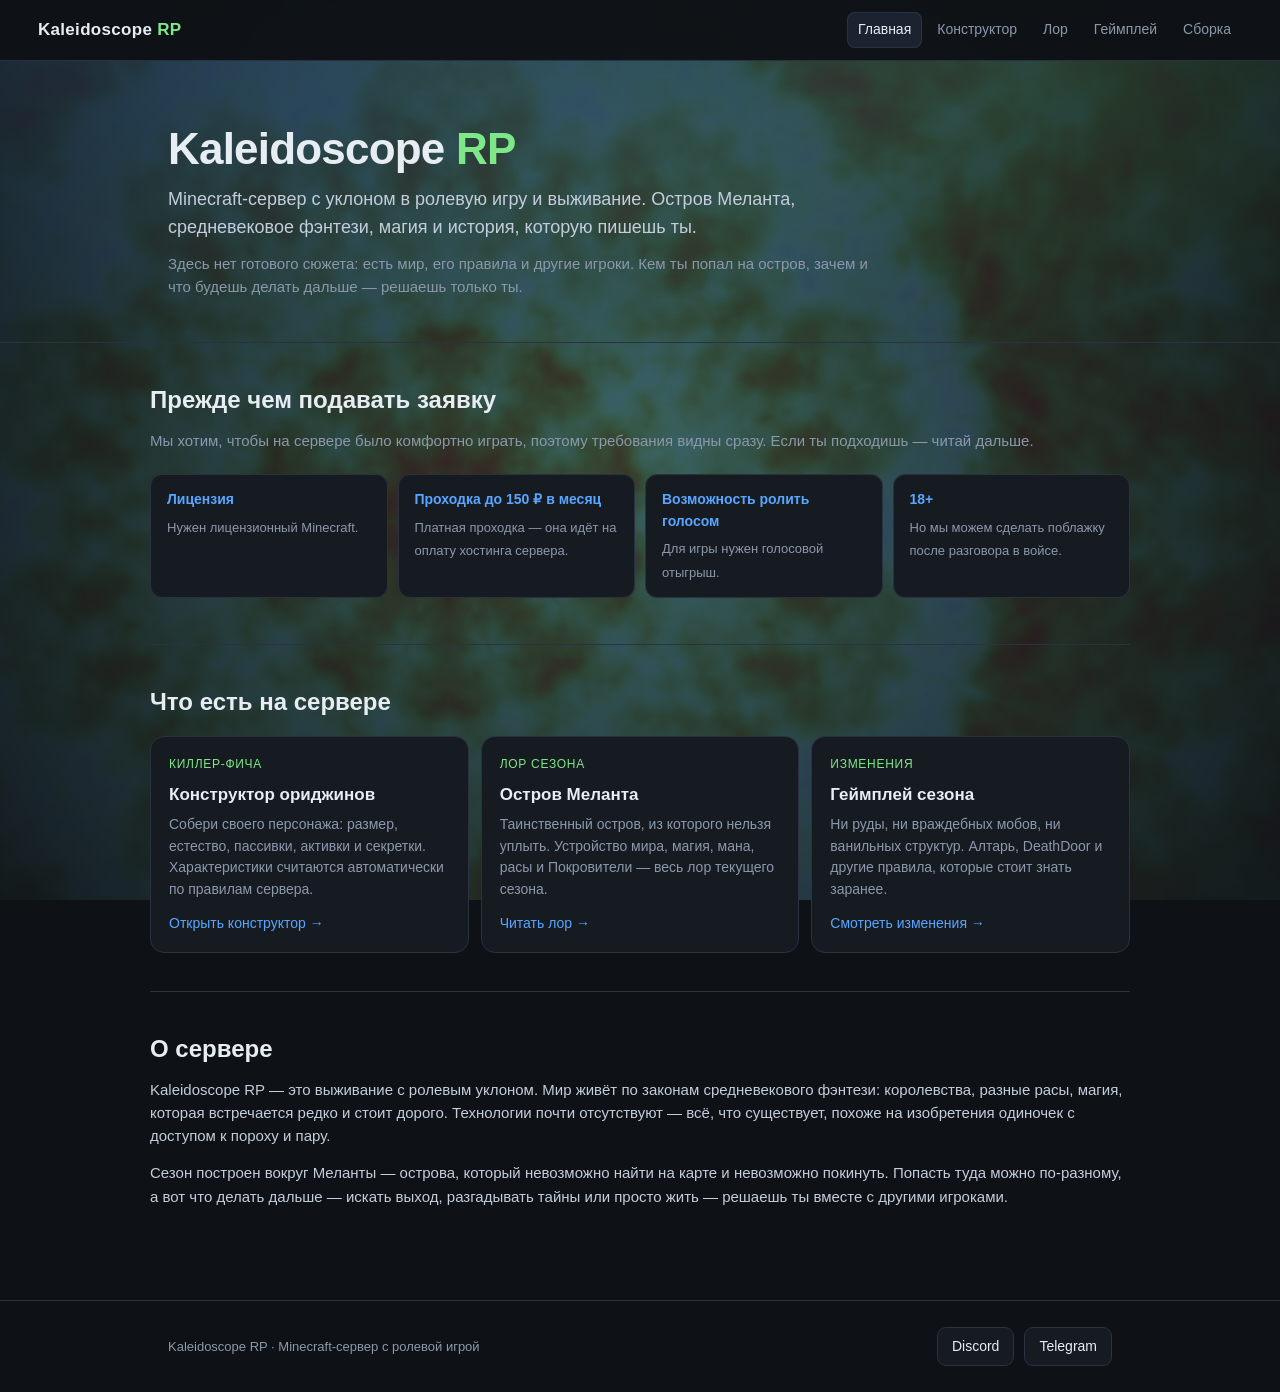
==== index.html @ a998f7fa "Add files via upload" ====
<!doctype html>
<html lang="ru">
<head>
<meta charset="utf-8">
<meta name="viewport" content="width=device-width, initial-scale=1">
<title>Kaleidoscope RP — Minecraft-сервер с ролевой игрой</title>
<meta name="description" content="Kaleidoscope RP — Minecraft-сервер с уклоном в ролевую игру и выживание. Остров Меланта, средневековое фэнтези и конструктор ориджинов.">
<link rel="stylesheet" href="site.css">
</head>
<body>
<header class="site-nav">
  <div class="inner">
    <a class="site-logo" href="index.html">Kaleidoscope <b>RP</b></a>
    <nav class="site-links">
      <a href="index.html" class="on">Главная</a>
      <a href="builder.html">Конструктор</a>
      <a href="lore.html">Лор</a>
      <a href="gameplay.html">Геймплей</a>
      <a href="mods.html">Сборка</a>
    </nav>
  </div>
</header>

<main>
  <section class="hero">
    <div class="page">
      <h1>Kaleidoscope <b>RP</b></h1>
      <p class="sub">Minecraft-сервер с уклоном в ролевую игру и выживание. Остров Меланта, средневековое фэнтези, магия и история, которую пишешь ты.</p>
      <p class="note">Здесь нет готового сюжета: есть мир, его правила и другие игроки. Кем ты попал на остров, зачем и что будешь делать дальше — решаешь только ты.</p>
    </div>
  </section>

  <section class="page section">
    <h2>Прежде чем подавать заявку</h2>
    <p class="lead">Мы хотим, чтобы на сервере было комфортно играть, поэтому требования видны сразу. Если ты подходишь — читай дальше.</p>
    <div class="reqs">
      <div class="req">
        <b>Лицензия</b>
        <span>Нужен лицензионный Minecraft.</span>
      </div>
      <div class="req">
        <b>Проходка до 150 ₽ в месяц</b>
        <span>Платная проходка — она идёт на оплату хостинга сервера.</span>
      </div>
      <div class="req">
        <b>Возможность ролить голосом</b>
        <span>Для игры нужен голосовой отыгрыш.</span>
      </div>
      <div class="req">
        <b>18+</b>
        <span>Но мы можем сделать поблажку после разговора в войсе.</span>
      </div>
    </div>
  </section>

  <section class="page section">
    <h2>Что есть на сервере</h2>
    <div class="cards">
      <a class="feature" href="builder.html">
        <div class="tag">Киллер-фича</div>
        <h3>Конструктор ориджинов</h3>
        <p>Собери своего персонажа: размер, естество, пассивки, активки и секретки. Характеристики считаются автоматически по правилам сервера.</p>
        <span class="go">Открыть конструктор →</span>
      </a>
      <a class="feature" href="lore.html">
        <div class="tag">Лор сезона</div>
        <h3>Остров Меланта</h3>
        <p>Таинственный остров, из которого нельзя уплыть. Устройство мира, магия, мана, расы и Покровители — весь лор текущего сезона.</p>
        <span class="go">Читать лор →</span>
      </a>
      <a class="feature" href="gameplay.html">
        <div class="tag">Изменения</div>
        <h3>Геймплей сезона</h3>
        <p>Ни руды, ни враждебных мобов, ни ванильных структур. Алтарь, DeathDoor и другие правила, которые стоит знать заранее.</p>
        <span class="go">Смотреть изменения →</span>
      </a>
    </div>
  </section>

  <section class="page section">
    <h2>О сервере</h2>
    <p>Kaleidoscope RP — это выживание с ролевым уклоном. Мир живёт по законам средневекового фэнтези: королевства, разные расы, магия, которая встречается редко и стоит дорого. Технологии почти отсутствуют — всё, что существует, похоже на изобретения одиночек с доступом к пороху и пару.</p>
    <p>Сезон построен вокруг Меланты — острова, который невозможно найти на карте и невозможно покинуть. Попасть туда можно по-разному, а вот что делать дальше — искать выход, разгадывать тайны или просто жить — решаешь ты вместе с другими игроками.</p>
  </section>
</main>

<footer class="site-footer">
  <div class="inner">
    <span>Kaleidoscope RP · Minecraft-сервер с ролевой игрой</span>
    <div class="socials">
      <a href="https://discord.gg/vtG46FNb8T">Discord</a>
      <a href="https://t.me/kaleidoscoperp">Telegram</a>
    </div>
  </div>
</footer>
<script>
if (/^#(size|nature|passives|actives|minors)=/.test(location.hash)) {
  location.replace('builder.html' + location.hash);
}
</script>
<script src="bg.js?v=7" defer></script>
</body>
</html>
---- site.css ----
*{box-sizing:border-box}
:root{
  --bg:#0e1116;--panel:#161b22;--panel2:#1b2230;--line:#2a3242;
  --txt:#e6edf3;--mut:#8b98ab;--acc:#7ee787;--acc2:#58a6ff;--bad:#ff7b72;--star:#ffd166;
}
html,body{margin:0;color:var(--txt);font:15px/1.55 -apple-system,"Segoe UI",Roboto,Arial,sans-serif}
html{background:var(--bg)}
body{background:transparent}
body::before{
  content:"";position:fixed;inset:0;z-index:-1;pointer-events:none;
  background:
    radial-gradient(60vmax 42vmax at 35% 40%,rgba(88,166,255,.1),transparent 70%),
    radial-gradient(52vmax 38vmax at 66% 60%,rgba(167,139,250,.08),transparent 72%);
}
html.bg-live body::before{display:none}
#bg-kaleido{position:fixed;inset:0;width:100%;height:100%;z-index:-1;pointer-events:none;opacity:.62}
body::after{
  content:"";position:fixed;inset:0;z-index:-1;pointer-events:none;
  background:radial-gradient(circle at 50% 50%,rgba(14,17,22,0) 0%,rgba(14,17,22,.5) 62%,rgba(14,17,22,.88) 100%);
}
a{color:var(--acc2)}
.site-nav{position:sticky;top:0;z-index:50;background:rgba(14,17,22,.94);backdrop-filter:blur(10px);border-bottom:1px solid var(--line)}
.site-nav .inner{max-width:1240px;margin:0 auto;padding:12px 18px;display:flex;align-items:center;gap:18px;flex-wrap:wrap}
.site-logo{font-weight:700;font-size:17px;letter-spacing:.3px;color:var(--txt);text-decoration:none;white-space:nowrap}
.site-logo b{color:var(--acc)}
.site-links{display:flex;gap:4px;flex-wrap:wrap;margin-left:auto}
.site-links a{color:var(--mut);text-decoration:none;font-size:14px;padding:7px 11px;border-radius:8px}
.site-links a:hover{color:var(--txt);background:var(--panel2)}
.site-links a.on{color:var(--txt);background:var(--panel2);box-shadow:0 0 0 1px var(--line) inset}
.page{max-width:980px;margin:0 auto;padding:0 18px}
.hero{padding:64px 0 44px;border-bottom:1px solid var(--line);background:radial-gradient(900px 320px at 18% -10%,rgba(88,166,255,.16),transparent),radial-gradient(700px 280px at 82% 0,rgba(126,231,135,.12),transparent)}
.hero h1{font-size:44px;line-height:1.08;margin:0 0 14px;letter-spacing:-.8px}
.hero h1 b{color:var(--acc)}
.hero .sub{font-size:18px;color:#c3cddb;max-width:720px;margin:0 0 10px}
.hero .note{color:var(--mut);max-width:720px;margin:0}
.reqs{display:grid;grid-template-columns:repeat(auto-fit,minmax(210px,1fr));gap:10px;margin:22px 0 8px}
.req{background:var(--panel);border:1px solid var(--line);border-radius:12px;padding:14px 16px}
.req b{display:block;font-size:14px;color:var(--acc2);margin-bottom:4px}
.req span{font-size:13px;color:var(--mut)}
.section{padding:38px 0;border-bottom:1px solid var(--line)}
.section:last-of-type{border-bottom:0}
h2{font-size:24px;margin:0 0 10px}
h3{font-size:17px;margin:26px 0 8px;color:#dbe5f0}
p{margin:0 0 14px;color:#c3cddb}
.lead{color:var(--mut)}
.cards{display:grid;grid-template-columns:repeat(auto-fit,minmax(260px,1fr));gap:12px;margin-top:16px}
.feature{display:block;background:var(--panel);border:1px solid var(--line);border-radius:14px;padding:18px;text-decoration:none;color:inherit;transition:border-color .12s,transform .12s}
.feature:hover{border-color:#3b475c;transform:translateY(-1px)}
.feature .tag{font-size:12px;color:var(--acc);letter-spacing:.06em;text-transform:uppercase}
.feature h3{margin:8px 0 6px;color:var(--txt)}
.feature p{margin:0;color:var(--mut);font-size:14px}
.feature .go{display:inline-block;margin-top:12px;color:var(--acc2);font-size:14px}
.lore h2{margin-top:34px}
.lore h3{margin-top:24px}
.lore p{color:#c3cddb}
.quote{border-left:3px solid var(--acc);background:var(--panel);border-radius:0 10px 10px 0;padding:14px 16px;color:#c3cddb;font-style:italic;margin:0 0 18px}
.list{margin:0 0 16px;padding-left:20px;color:#c3cddb}
.list li{margin-bottom:8px}
.warn{background:#1c1611;border:1px solid #4a3a24;border-radius:10px;padding:12px 14px;color:#e8c07d;font-size:14px;margin:0 0 16px}
.site-footer{border-top:1px solid var(--line);margin-top:40px;padding:26px 0;color:var(--mut);font-size:13px}
.site-footer .inner{max-width:980px;margin:0 auto;padding:0 18px;display:flex;gap:16px;flex-wrap:wrap;align-items:center;justify-content:space-between}
.socials{display:flex;gap:10px;flex-wrap:wrap}
.socials a{border:1px solid var(--line);background:var(--panel);border-radius:9px;padding:8px 14px;font-size:14px;color:var(--txt);text-decoration:none}
.socials a:hover{border-color:#3b475c}
@media(max-width:640px){
  .hero{padding:44px 0 32px}
  .hero h1{font-size:32px}
  .site-nav .inner{padding:10px 14px}
}
.mod-filter{width:100%;max-width:420px;margin:4px 0 18px;padding:10px 12px;border-radius:10px;border:1px solid var(--line);background:var(--panel);color:var(--txt);font:inherit}
.mod-filter:focus{outline:none;border-color:#3b475c}
.mods{display:grid;grid-template-columns:repeat(auto-fit,minmax(270px,1fr));gap:12px}
.mod{background:var(--panel);border:1px solid var(--line);border-radius:12px;padding:14px 16px}
.mod-head{display:flex;align-items:center;gap:10px;margin:0 0 8px}
.mod .mod-head h3{margin:0}
.mod-icon{width:40px;height:40px;border-radius:9px;object-fit:cover;flex:none;background:#0e1116;border:1px solid var(--line)}
.mod h3{margin:0 0 6px;font-size:16px;line-height:1.3}
.mod p{margin:0 0 10px;color:var(--mut);font-size:14px}
.mod .links{display:flex;gap:8px;flex-wrap:wrap}
.mod[hidden]{display:none}
.pill{font-size:13px;padding:5px 10px;border-radius:8px;border:1px solid var(--line);background:var(--panel2);color:var(--txt);text-decoration:none}
.pill:hover{border-color:#3b475c}
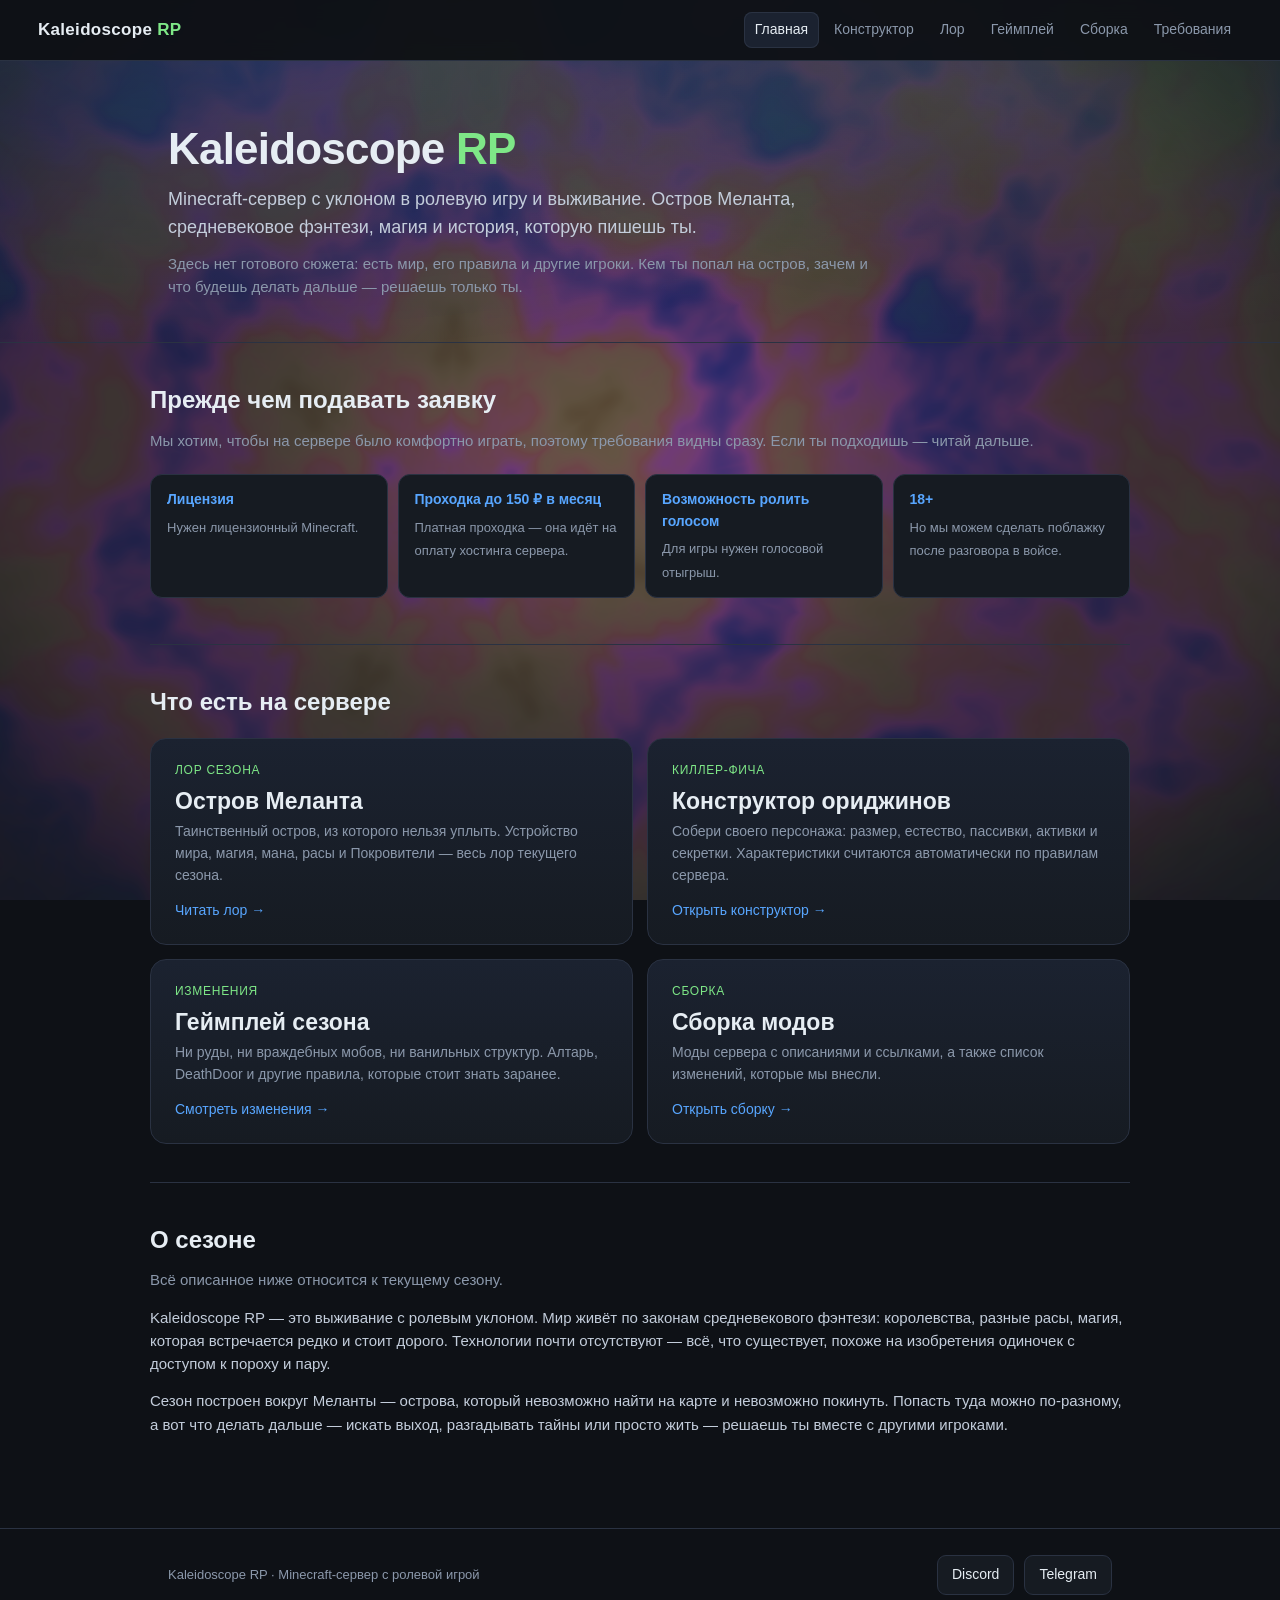
==== commit ea5977e2: "Add files via upload" ====
--- a/index.html
+++ b/index.html
@@ -17,6 +17,7 @@
       <a href="lore.html">Лор</a>
       <a href="gameplay.html">Геймплей</a>
       <a href="mods.html">Сборка</a>
+      <a href="requirements.html">Требования</a>
     </nav>
   </div>
 </header>
@@ -55,30 +56,37 @@
 
   <section class="page section">
     <h2>Что есть на сервере</h2>
-    <div class="cards">
-      <a class="feature" href="builder.html">
+    <div class="big-buttons">
+      <a class="big-btn" href="lore.html">
+        <div class="tag">Лор сезона</div>
+        <h3>Остров Меланта</h3>
+        <p>Таинственный остров, из которого нельзя уплыть. Устройство мира, магия, мана, расы и Покровители — весь лор текущего сезона.</p>
+        <span class="go">Читать лор →</span>
+      </a>
+      <a class="big-btn" href="builder.html">
         <div class="tag">Киллер-фича</div>
         <h3>Конструктор ориджинов</h3>
         <p>Собери своего персонажа: размер, естество, пассивки, активки и секретки. Характеристики считаются автоматически по правилам сервера.</p>
         <span class="go">Открыть конструктор →</span>
       </a>
-      <a class="feature" href="lore.html">
-        <div class="tag">Лор сезона</div>
-        <h3>Остров Меланта</h3>
-        <p>Таинственный остров, из которого нельзя уплыть. Устройство мира, магия, мана, расы и Покровители — весь лор текущего сезона.</p>
-        <span class="go">Читать лор →</span>
-      </a>
-      <a class="feature" href="gameplay.html">
+      <a class="big-btn" href="gameplay.html">
         <div class="tag">Изменения</div>
         <h3>Геймплей сезона</h3>
         <p>Ни руды, ни враждебных мобов, ни ванильных структур. Алтарь, DeathDoor и другие правила, которые стоит знать заранее.</p>
         <span class="go">Смотреть изменения →</span>
       </a>
+      <a class="big-btn" href="mods.html">
+        <div class="tag">Сборка</div>
+        <h3>Сборка модов</h3>
+        <p>Моды сервера с описаниями и ссылками, а также список изменений, которые мы внесли.</p>
+        <span class="go">Открыть сборку →</span>
+      </a>
     </div>
   </section>
 
   <section class="page section">
-    <h2>О сервере</h2>
+    <h2>О сезоне</h2>
+    <p class="lead">Всё описанное ниже относится к текущему сезону.</p>
     <p>Kaleidoscope RP — это выживание с ролевым уклоном. Мир живёт по законам средневекового фэнтези: королевства, разные расы, магия, которая встречается редко и стоит дорого. Технологии почти отсутствуют — всё, что существует, похоже на изобретения одиночек с доступом к пороху и пару.</p>
     <p>Сезон построен вокруг Меланты — острова, который невозможно найти на карте и невозможно покинуть. Попасть туда можно по-разному, а вот что делать дальше — искать выход, разгадывать тайны или просто жить — решаешь ты вместе с другими игроками.</p>
   </section>
@@ -98,6 +106,6 @@
   location.replace('builder.html' + location.hash);
 }
 </script>
-<script src="bg.js?v=7" defer></script>
+<script src="bg.js?v=9" defer></script>
 </body>
 </html>
--- a/site.css
+++ b/site.css
@@ -14,10 +14,6 @@
 }
 html.bg-live body::before{display:none}
 #bg-kaleido{position:fixed;inset:0;width:100%;height:100%;z-index:-1;pointer-events:none;opacity:.62}
-body::after{
-  content:"";position:fixed;inset:0;z-index:-1;pointer-events:none;
-  background:radial-gradient(circle at 50% 50%,rgba(14,17,22,0) 0%,rgba(14,17,22,.5) 62%,rgba(14,17,22,.88) 100%);
-}
 a{color:var(--acc2)}
 .site-nav{position:sticky;top:0;z-index:50;background:rgba(14,17,22,.94);backdrop-filter:blur(10px);border-bottom:1px solid var(--line)}
 .site-nav .inner{max-width:1240px;margin:0 auto;padding:12px 18px;display:flex;align-items:center;gap:18px;flex-wrap:wrap}
@@ -50,6 +46,14 @@
 .feature h3{margin:8px 0 6px;color:var(--txt)}
 .feature p{margin:0;color:var(--mut);font-size:14px}
 .feature .go{display:inline-block;margin-top:12px;color:var(--acc2);font-size:14px}
+.big-buttons{display:grid;grid-template-columns:repeat(2,1fr);gap:14px;margin-top:18px}
+.big-btn{display:flex;flex-direction:column;min-height:170px;padding:22px 24px;border-radius:16px;background:linear-gradient(180deg,var(--panel2),var(--panel));border:1px solid var(--line);text-decoration:none;color:var(--txt);transition:transform .12s,border-color .12s}
+.big-btn:hover{transform:translateY(-2px);border-color:#3b475c}
+.big-btn .tag{font-size:12px;color:var(--acc);letter-spacing:.06em;text-transform:uppercase}
+.big-btn h3{font-size:23px;margin:8px 0 6px;line-height:1.2;color:var(--txt)}
+.big-btn p{margin:0;color:var(--mut);font-size:14px}
+.big-btn .go{margin-top:auto;padding-top:14px;color:var(--acc2);font-size:14px}
+@media(max-width:640px){.big-buttons{grid-template-columns:1fr}.big-btn{min-height:0}}
 .lore h2{margin-top:34px}
 .lore h3{margin-top:24px}
 .lore p{color:#c3cddb}
@@ -80,3 +84,23 @@
 .mod[hidden]{display:none}
 .pill{font-size:13px;padding:5px 10px;border-radius:8px;border:1px solid var(--line);background:var(--panel2);color:var(--txt);text-decoration:none}
 .pill:hover{border-color:#3b475c}
+.star{color:var(--star);font-size:.9em;margin-left:4px}
+.mod-name{color:inherit;text-decoration:none}
+.mod-name:hover,.mod-name:hover .star{color:var(--acc2)}
+.mod-legend{color:var(--mut);font-size:14px;margin:0 0 14px}
+.change{background:var(--panel);border:1px solid var(--line);border-radius:12px;padding:16px 18px;margin:0 0 12px}
+.change h2{margin:0 0 10px;font-size:20px}
+.change ul{margin:0;padding-left:20px;color:#c3cddb}
+.change li{margin:0 0 6px}
+.change li:last-child{margin-bottom:0}
+.change:target{border-color:#3b475c;box-shadow:0 0 0 1px #3b475c inset}
+.fx{border-bottom:1px dashed rgba(139,152,171,.55);cursor:help}
+.fx:hover{color:var(--acc2);border-color:var(--acc2)}
+.fx-tip{position:fixed;left:0;top:0;z-index:300;max-width:300px;padding:10px 12px;border-radius:10px;background:#10151c;border:1px solid var(--line);box-shadow:0 12px 30px rgba(0,0,0,.5);font-size:13px;line-height:1.45;color:#c3cddb;pointer-events:none}
+.fx-tip b{display:block;color:var(--txt);font-size:14px;margin-bottom:4px}
+@keyframes change-flash{
+  0%{background:#1d2a24;border-color:var(--acc);box-shadow:0 0 0 2px var(--acc),0 0 30px rgba(126,231,135,.28)}
+  70%{background:#1d2a24;border-color:var(--acc);box-shadow:0 0 0 2px var(--acc),0 0 24px rgba(126,231,135,.18)}
+  100%{background:var(--panel);border-color:var(--line);box-shadow:0 0 0 1px var(--line)}
+}
+.change.flash{animation:change-flash 1.3s ease-out 1}
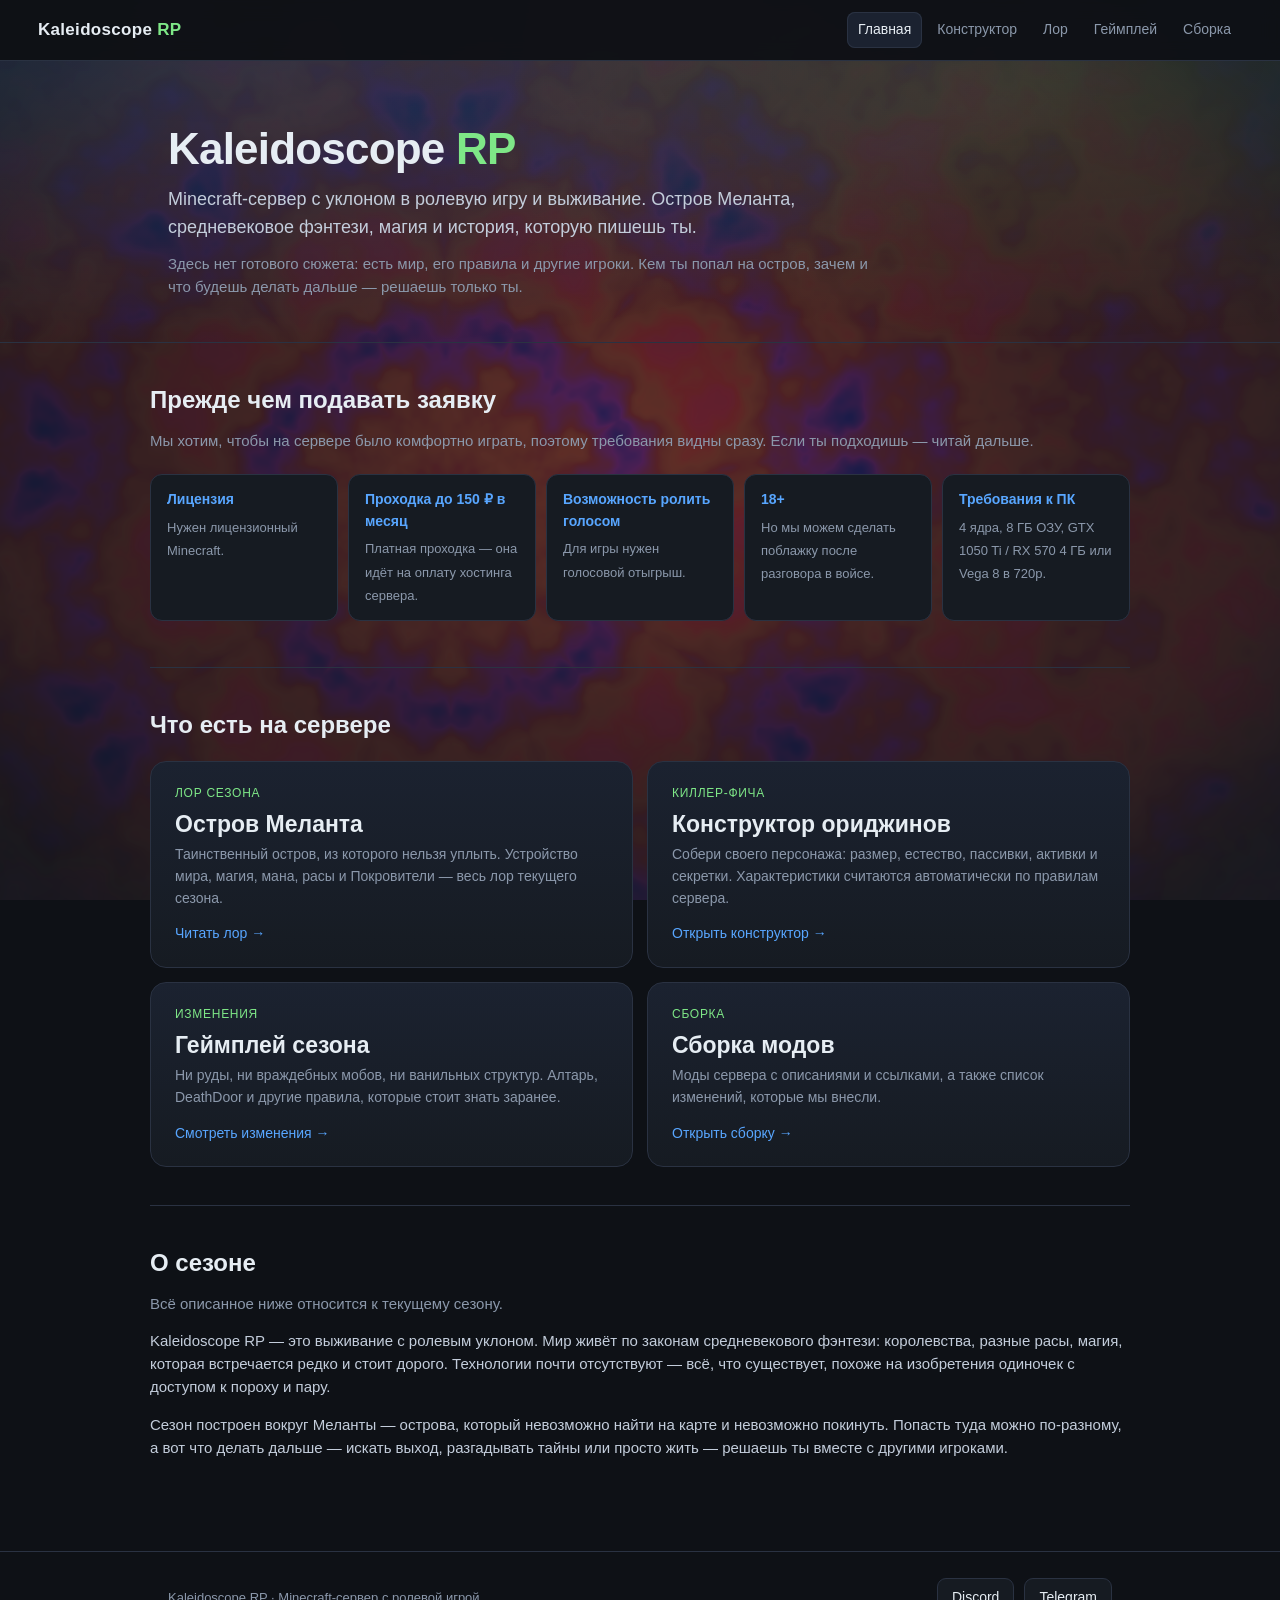
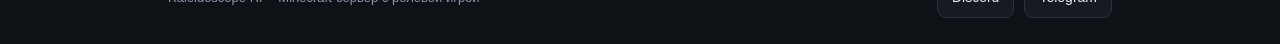
==== commit 8bda53ff: "Add files via upload" ====
--- a/index.html
+++ b/index.html
@@ -1,4 +1,4 @@
-<!doctype html>
+﻿<!doctype html>
 <html lang="ru">
 <head>
 <meta charset="utf-8">
@@ -17,7 +17,6 @@
       <a href="lore.html">Лор</a>
       <a href="gameplay.html">Геймплей</a>
       <a href="mods.html">Сборка</a>
-      <a href="requirements.html">Требования</a>
     </nav>
   </div>
 </header>
@@ -50,6 +49,10 @@
       <div class="req">
         <b>18+</b>
         <span>Но мы можем сделать поблажку после разговора в войсе.</span>
+      </div>
+      <div class="req">
+        <b>Требования к ПК</b>
+        <span>4 ядра, 8 ГБ ОЗУ, GTX 1050 Ti / RX 570 4 ГБ или Vega 8 в 720p.</span>
       </div>
     </div>
   </section>
--- a/site.css
+++ b/site.css
@@ -29,7 +29,7 @@
 .hero h1 b{color:var(--acc)}
 .hero .sub{font-size:18px;color:#c3cddb;max-width:720px;margin:0 0 10px}
 .hero .note{color:var(--mut);max-width:720px;margin:0}
-.reqs{display:grid;grid-template-columns:repeat(auto-fit,minmax(210px,1fr));gap:10px;margin:22px 0 8px}
+.reqs{display:grid;grid-template-columns:repeat(auto-fit,minmax(185px,1fr));gap:10px;margin:22px 0 8px}
 .req{background:var(--panel);border:1px solid var(--line);border-radius:12px;padding:14px 16px}
 .req b{display:block;font-size:14px;color:var(--acc2);margin-bottom:4px}
 .req span{font-size:13px;color:var(--mut)}
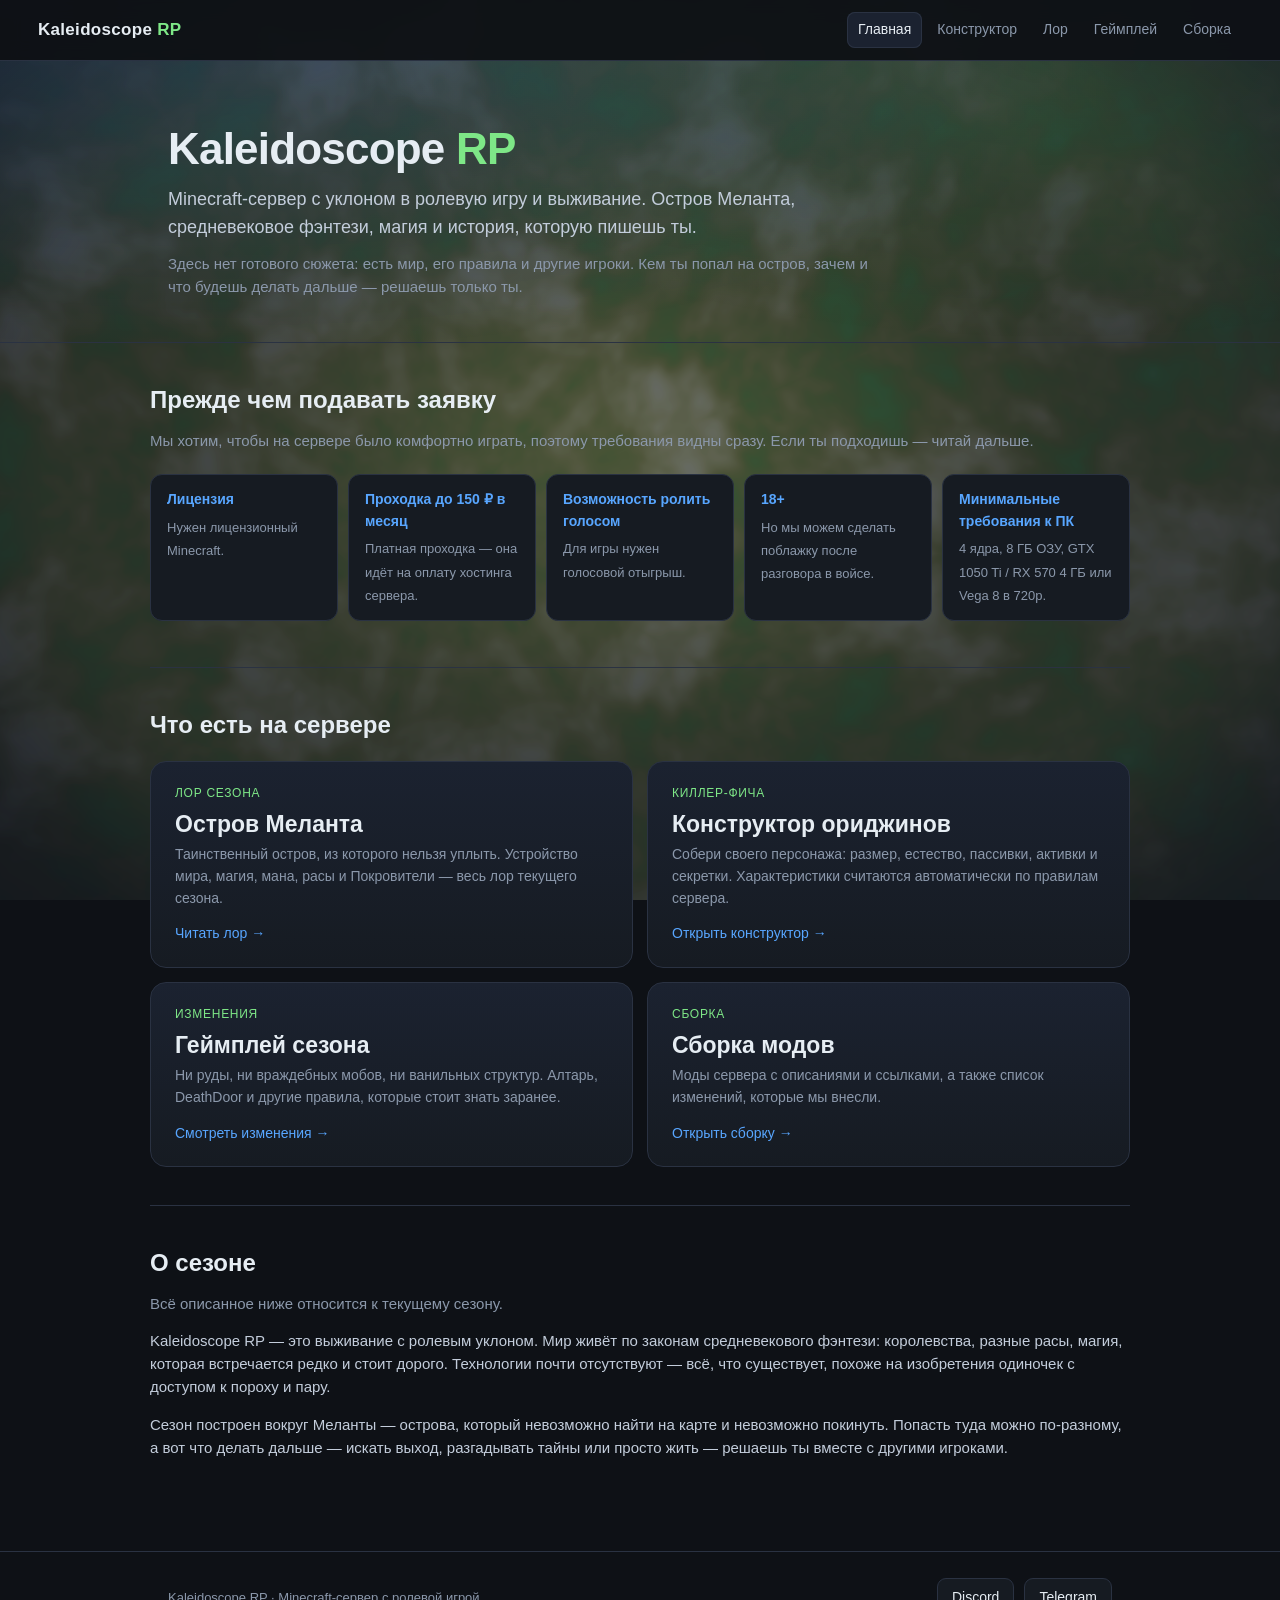
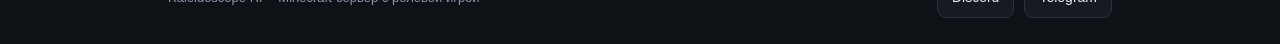
==== commit b95a9c32: "Add files via upload" ====
--- a/index.html
+++ b/index.html
@@ -51,7 +51,7 @@
         <span>Но мы можем сделать поблажку после разговора в войсе.</span>
       </div>
       <div class="req">
-        <b>Требования к ПК</b>
+        <b>Минимальные требования к ПК</b>
         <span>4 ядра, 8 ГБ ОЗУ, GTX 1050 Ti / RX 570 4 ГБ или Vega 8 в 720p.</span>
       </div>
     </div>
--- a/site.css
+++ b/site.css
@@ -57,6 +57,7 @@
 .lore h2{margin-top:34px}
 .lore h3{margin-top:24px}
 .lore p{color:#c3cddb}
+.lore .footnote{font-size:13.5px;color:var(--mut);border-top:1px solid var(--line);padding-top:10px;margin-top:14px}
 .quote{border-left:3px solid var(--acc);background:var(--panel);border-radius:0 10px 10px 0;padding:14px 16px;color:#c3cddb;font-style:italic;margin:0 0 18px}
 .list{margin:0 0 16px;padding-left:20px;color:#c3cddb}
 .list li{margin-bottom:8px}
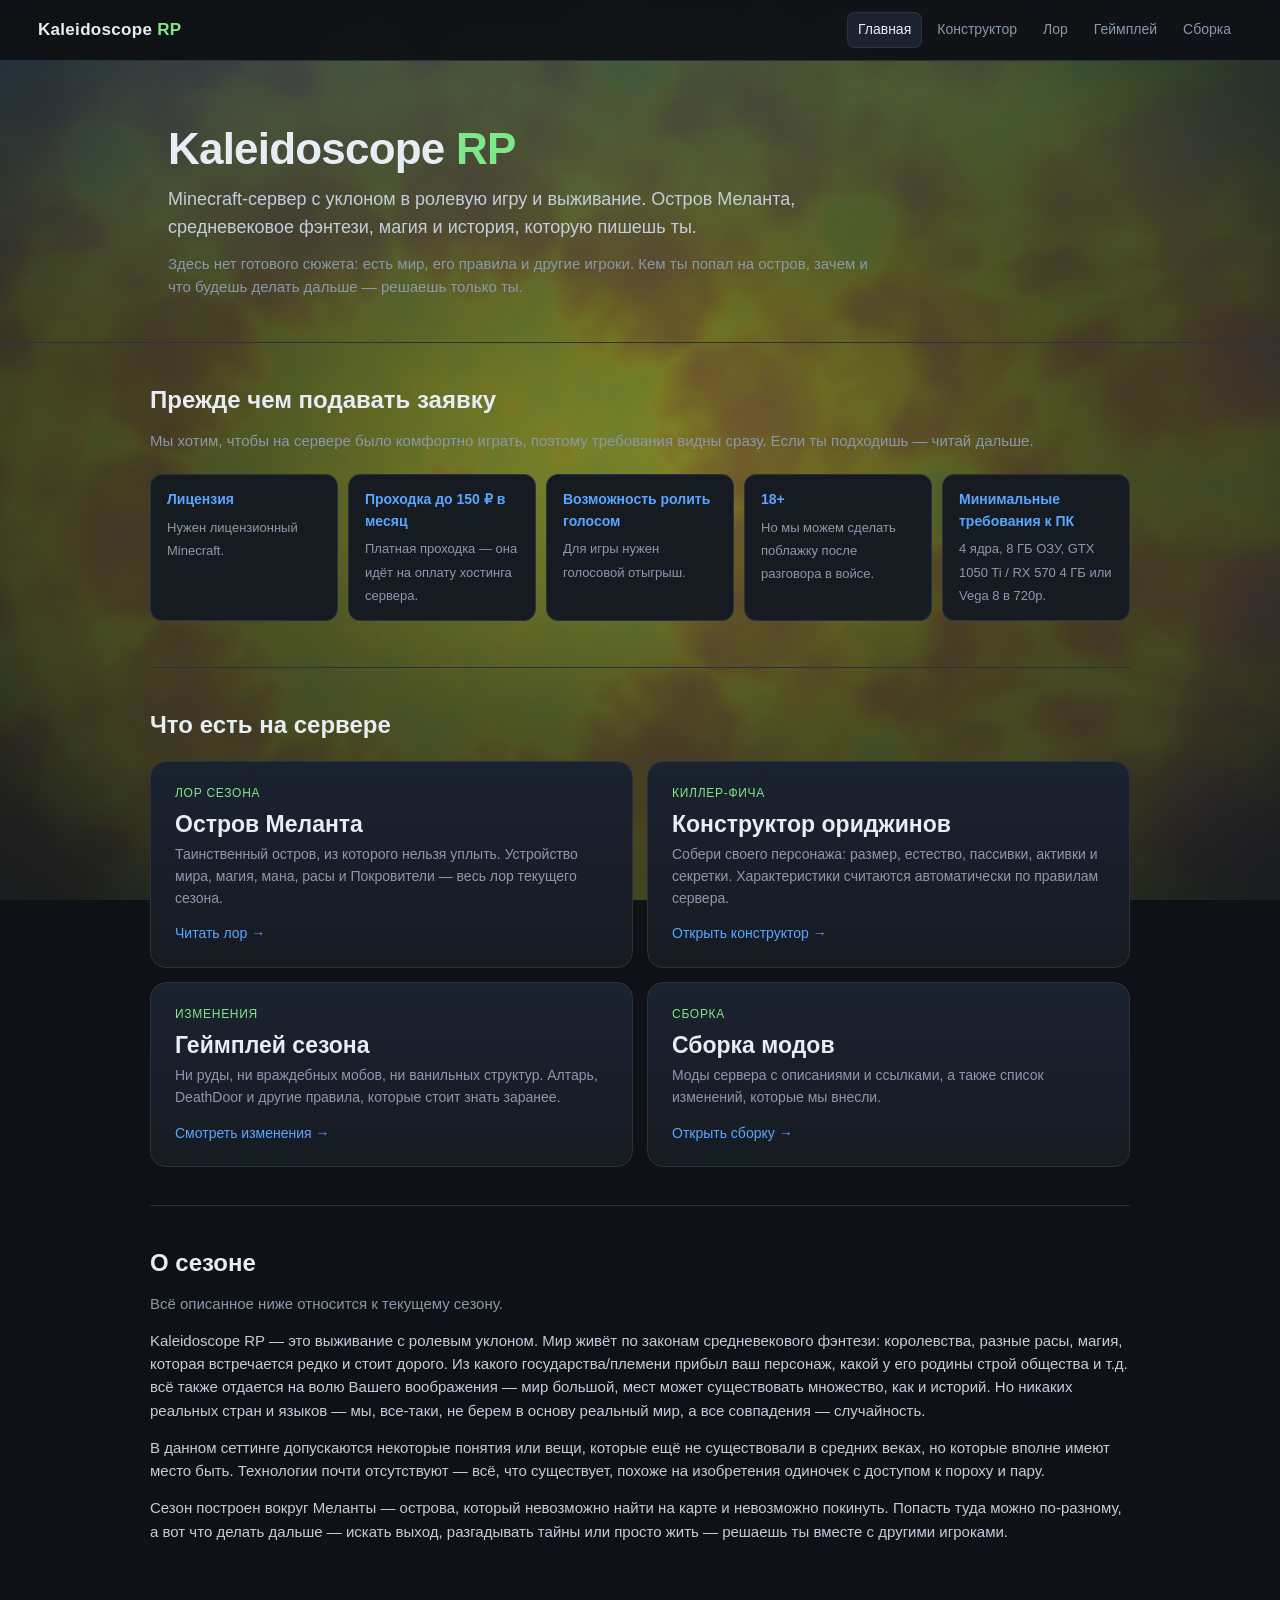
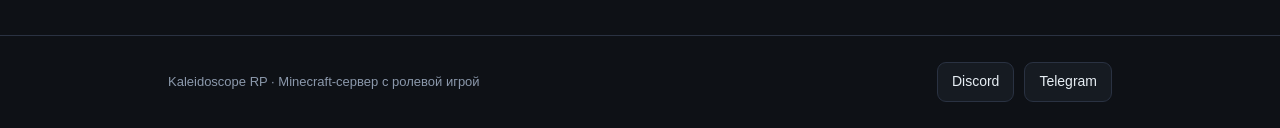
==== commit f4d078c5: "Add files via upload" ====
--- a/index.html
+++ b/index.html
@@ -90,7 +90,8 @@
   <section class="page section">
     <h2>О сезоне</h2>
     <p class="lead">Всё описанное ниже относится к текущему сезону.</p>
-    <p>Kaleidoscope RP — это выживание с ролевым уклоном. Мир живёт по законам средневекового фэнтези: королевства, разные расы, магия, которая встречается редко и стоит дорого. Технологии почти отсутствуют — всё, что существует, похоже на изобретения одиночек с доступом к пороху и пару.</p>
+    <p>Kaleidoscope RP — это выживание с ролевым уклоном. Мир живёт по законам средневекового фэнтези: королевства, разные расы, магия, которая встречается редко и стоит дорого. Из какого государства/племени прибыл ваш персонаж, какой у его родины строй общества и т.д. всё также отдается на волю Вашего воображения — мир большой, мест может существовать множество, как и историй. Но никаких реальных стран и языков — мы, все-таки, не берем в основу реальный мир, а все совпадения — случайность.</p>
+    <p>В данном сеттинге допускаются некоторые понятия или вещи, которые ещё не существовали в средних веках, но которые вполне имеют место быть. Технологии почти отсутствуют — всё, что существует, похоже на изобретения одиночек с доступом к пороху и пару.</p>
     <p>Сезон построен вокруг Меланты — острова, который невозможно найти на карте и невозможно покинуть. Попасть туда можно по-разному, а вот что делать дальше — искать выход, разгадывать тайны или просто жить — решаешь ты вместе с другими игроками.</p>
   </section>
 </main>
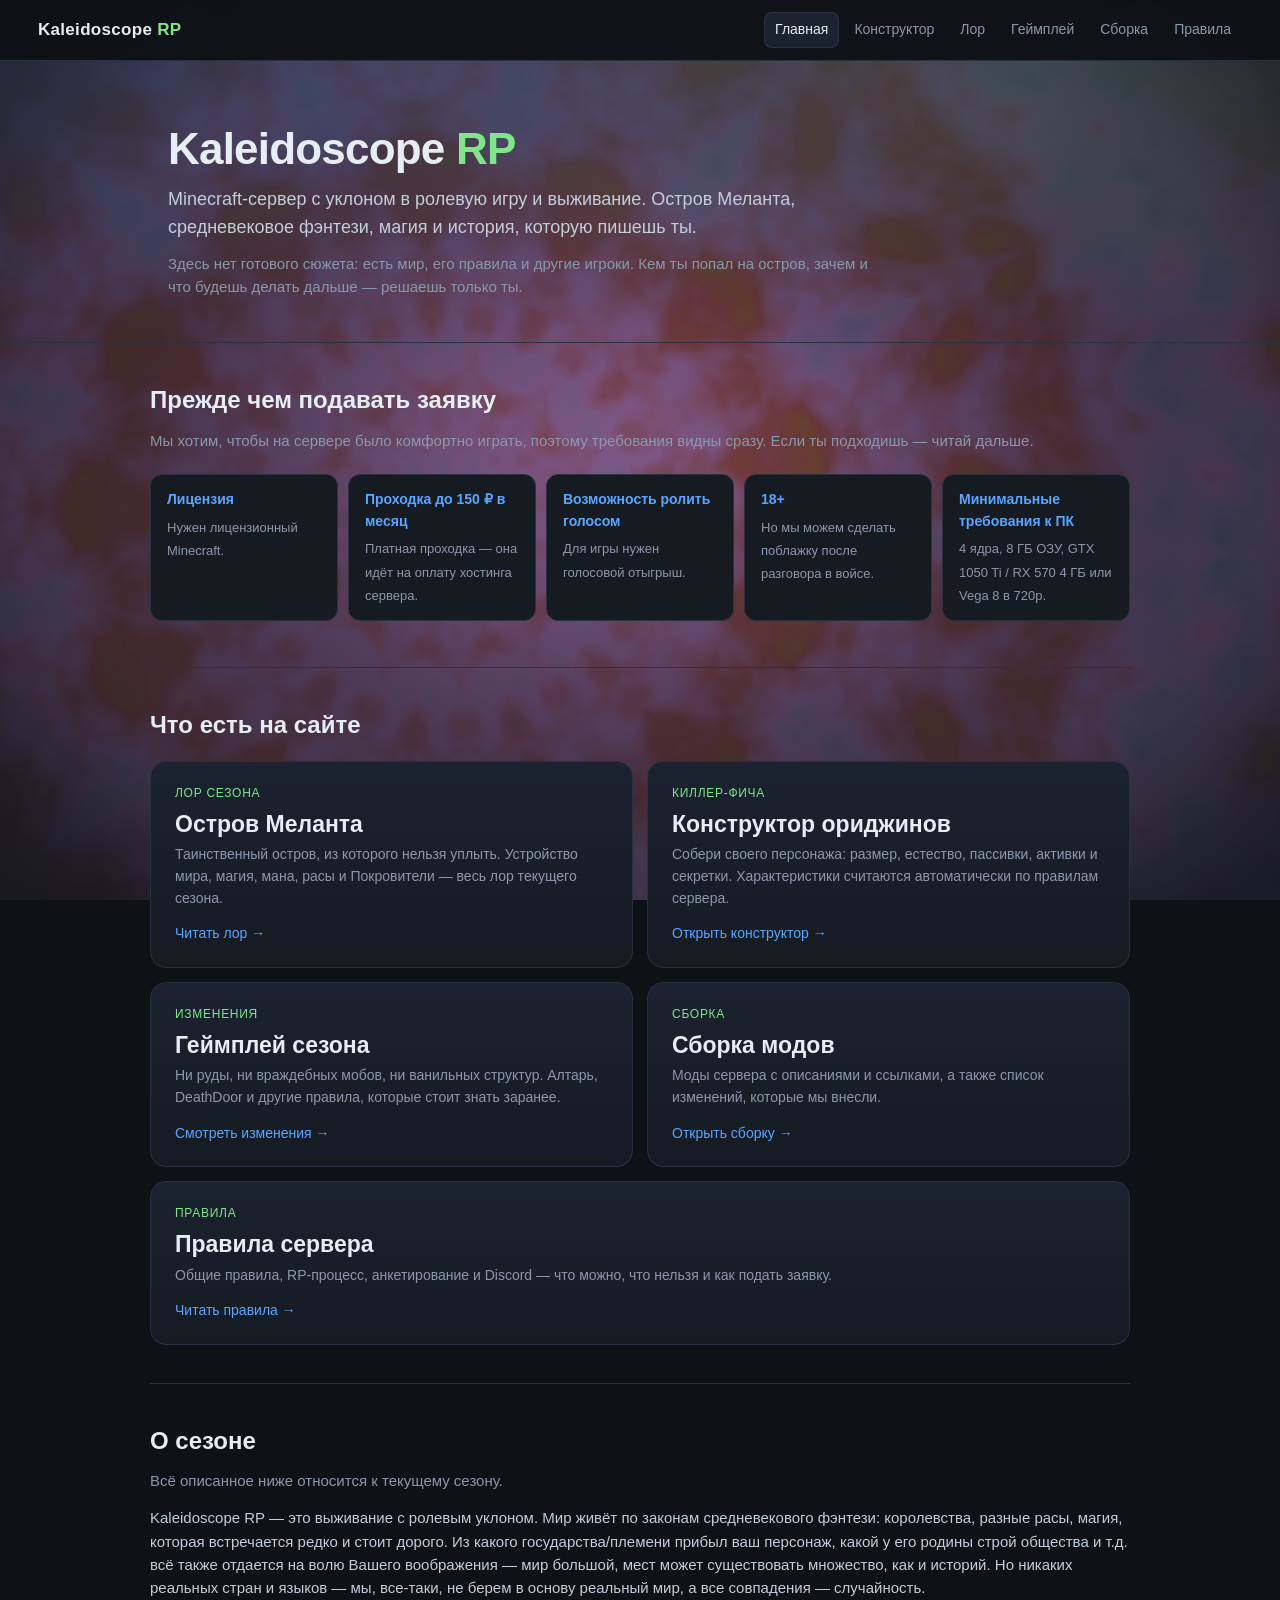
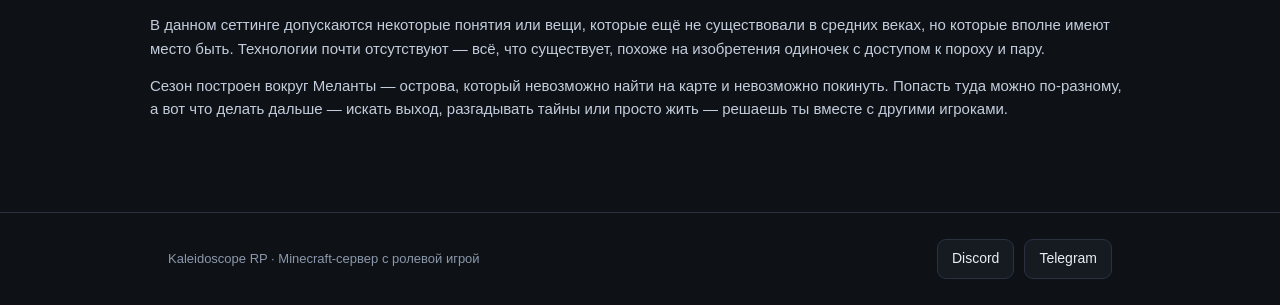
==== commit 68d8a66f: "Add files via upload" ====
--- a/index.html
+++ b/index.html
@@ -17,6 +17,7 @@
       <a href="lore.html">Лор</a>
       <a href="gameplay.html">Геймплей</a>
       <a href="mods.html">Сборка</a>
+      <a href="rules.html">Правила</a>
     </nav>
   </div>
 </header>
@@ -58,7 +59,7 @@
   </section>
 
   <section class="page section">
-    <h2>Что есть на сервере</h2>
+    <h2>Что есть на сайте</h2>
     <div class="big-buttons">
       <a class="big-btn" href="lore.html">
         <div class="tag">Лор сезона</div>
@@ -83,6 +84,12 @@
         <h3>Сборка модов</h3>
         <p>Моды сервера с описаниями и ссылками, а также список изменений, которые мы внесли.</p>
         <span class="go">Открыть сборку →</span>
+      </a>
+      <a class="big-btn wide" href="rules.html">
+        <div class="tag">Правила</div>
+        <h3>Правила сервера</h3>
+        <p>Общие правила, RP-процесс, анкетирование и Discord — что можно, что нельзя и как подать заявку.</p>
+        <span class="go">Читать правила →</span>
       </a>
     </div>
   </section>
--- a/site.css
+++ b/site.css
@@ -35,6 +35,9 @@
 .req span{font-size:13px;color:var(--mut)}
 .section{padding:38px 0;border-bottom:1px solid var(--line)}
 .section:last-of-type{border-bottom:0}
+.rules p{margin:0 0 13px;color:#c3cddb}
+.rules h2{margin-top:34px}
+.rules h2:first-child{margin-top:0}
 h2{font-size:24px;margin:0 0 10px}
 h3{font-size:17px;margin:26px 0 8px;color:#dbe5f0}
 p{margin:0 0 14px;color:#c3cddb}
@@ -53,6 +56,7 @@
 .big-btn h3{font-size:23px;margin:8px 0 6px;line-height:1.2;color:var(--txt)}
 .big-btn p{margin:0;color:var(--mut);font-size:14px}
 .big-btn .go{margin-top:auto;padding-top:14px;color:var(--acc2);font-size:14px}
+.big-btn.wide{grid-column:1/-1;min-height:0}
 @media(max-width:640px){.big-buttons{grid-template-columns:1fr}.big-btn{min-height:0}}
 .lore h2{margin-top:34px}
 .lore h3{margin-top:24px}
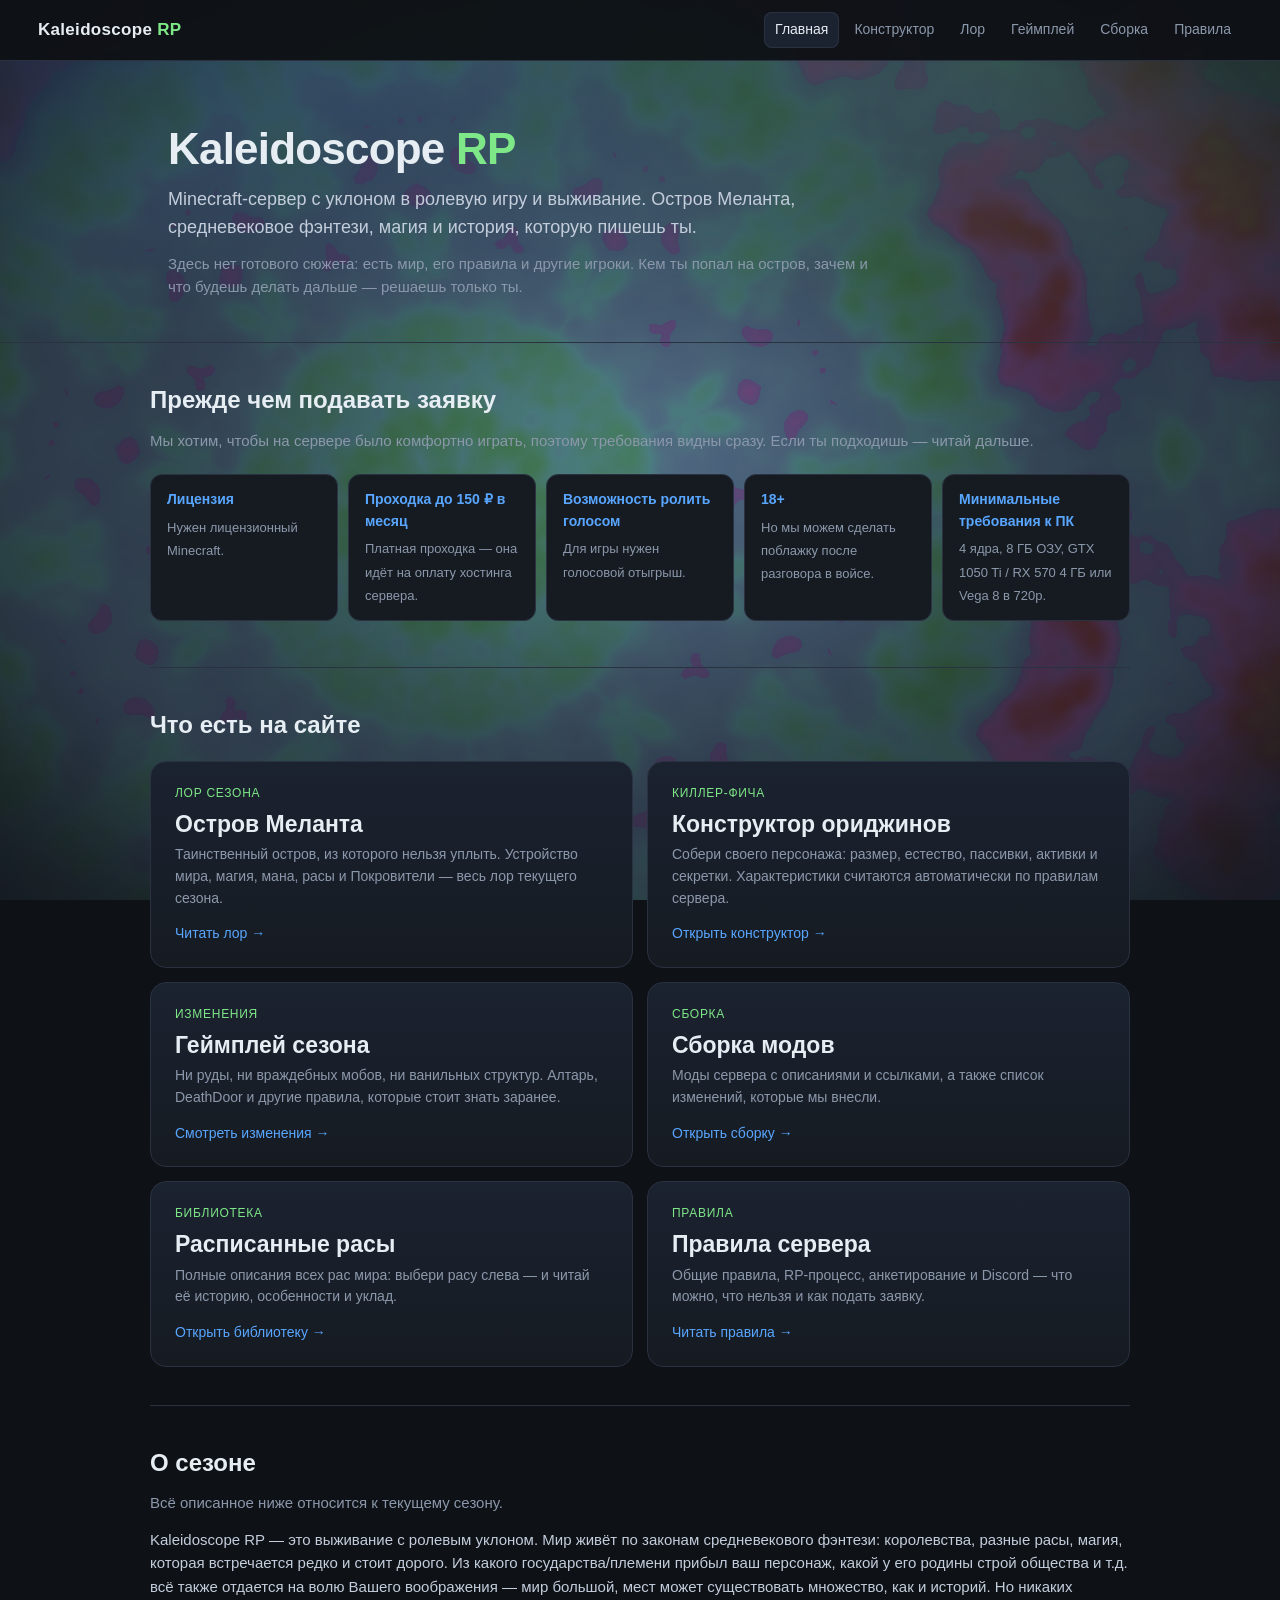
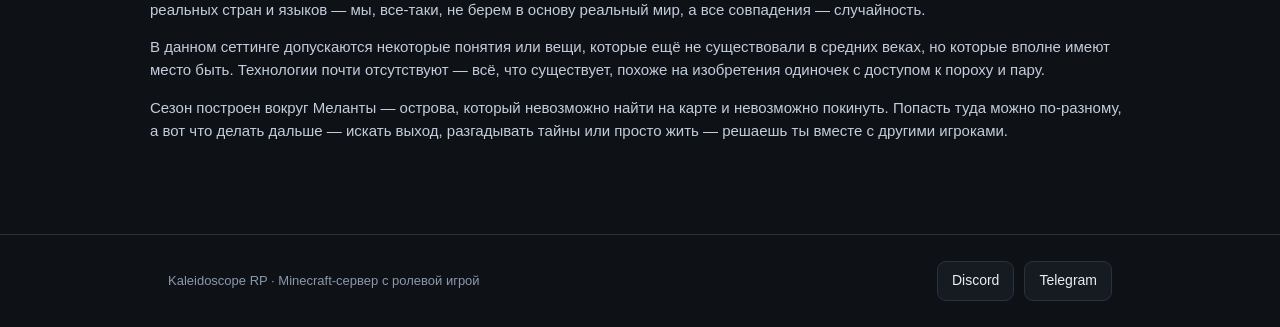
==== commit c211344d: "Add files via upload" ====
--- a/index.html
+++ b/index.html
@@ -85,7 +85,13 @@
         <p>Моды сервера с описаниями и ссылками, а также список изменений, которые мы внесли.</p>
         <span class="go">Открыть сборку →</span>
       </a>
-      <a class="big-btn wide" href="rules.html">
+      <a class="big-btn" href="races.html">
+        <div class="tag">Библиотека</div>
+        <h3>Расписанные расы</h3>
+        <p>Полные описания всех рас мира: выбери расу слева — и читай её историю, особенности и уклад.</p>
+        <span class="go">Открыть библиотеку →</span>
+      </a>
+      <a class="big-btn" href="rules.html">
         <div class="tag">Правила</div>
         <h3>Правила сервера</h3>
         <p>Общие правила, RP-процесс, анкетирование и Discord — что можно, что нельзя и как подать заявку.</p>
--- a/site.css
+++ b/site.css
@@ -56,7 +56,6 @@
 .big-btn h3{font-size:23px;margin:8px 0 6px;line-height:1.2;color:var(--txt)}
 .big-btn p{margin:0;color:var(--mut);font-size:14px}
 .big-btn .go{margin-top:auto;padding-top:14px;color:var(--acc2);font-size:14px}
-.big-btn.wide{grid-column:1/-1;min-height:0}
 @media(max-width:640px){.big-buttons{grid-template-columns:1fr}.big-btn{min-height:0}}
 .lore h2{margin-top:34px}
 .lore h3{margin-top:24px}
@@ -109,3 +108,30 @@
   100%{background:var(--panel);border-color:var(--line);box-shadow:0 0 0 1px var(--line)}
 }
 .change.flash{animation:change-flash 1.3s ease-out 1}
+
+.races{display:grid;grid-template-columns:250px minmax(0,1fr);gap:18px;margin-top:18px;align-items:start}
+.race-list{display:flex;flex-direction:column;gap:5px;border:1px solid var(--line);border-radius:14px;background:var(--panel);padding:8px;position:sticky;top:72px}
+.race-item{text-align:left;font:inherit;font-size:14px;color:var(--txt);background:transparent;border:0;border-radius:9px;padding:9px 12px;cursor:pointer;transition:background .12s,color .12s}
+.race-item:hover{background:var(--panel2)}
+.race-item.on{background:#20293a;color:var(--acc2);box-shadow:inset 2px 0 0 var(--acc)}
+.race-pane{border:1px solid var(--line);border-radius:14px;background:linear-gradient(180deg,var(--panel2),var(--panel));padding:24px 26px;min-height:340px}
+.race-pane h2{font-size:28px;margin:0 0 14px}
+.race-pane p{color:#c3cddb;margin:0 0 12px}
+.race-pane p:last-child{margin-bottom:0}
+@media(max-width:760px){
+.races{grid-template-columns:1fr;gap:12px}
+.race-list{flex-direction:row;flex-wrap:nowrap;overflow-x:auto;position:static;padding:6px}
+.race-item{white-space:nowrap}
+.race-pane{min-height:0;padding:20px 18px}
+}
+
+.race-author{font-size:13px;color:var(--mut);margin:-6px 0 4px}
+.race-contact{font-size:14px;color:#c3cddb;margin:0 0 18px}
+.race-contact a{color:var(--acc2);text-decoration:none}
+.race-contact a:hover{text-decoration:underline}
+.race-pane h3{font-size:19px;margin:22px 0 8px;color:var(--txt)}
+.race-pane h3:first-child{margin-top:0}
+.race-pane ul{margin:0 0 12px;padding-left:20px;color:#c3cddb}
+.race-pane ul li{margin-bottom:6px}
+
+.race-pane .race-sub{font-size:26px;margin:34px 0 14px;padding-top:18px;border-top:1px solid var(--line);letter-spacing:-.3px}
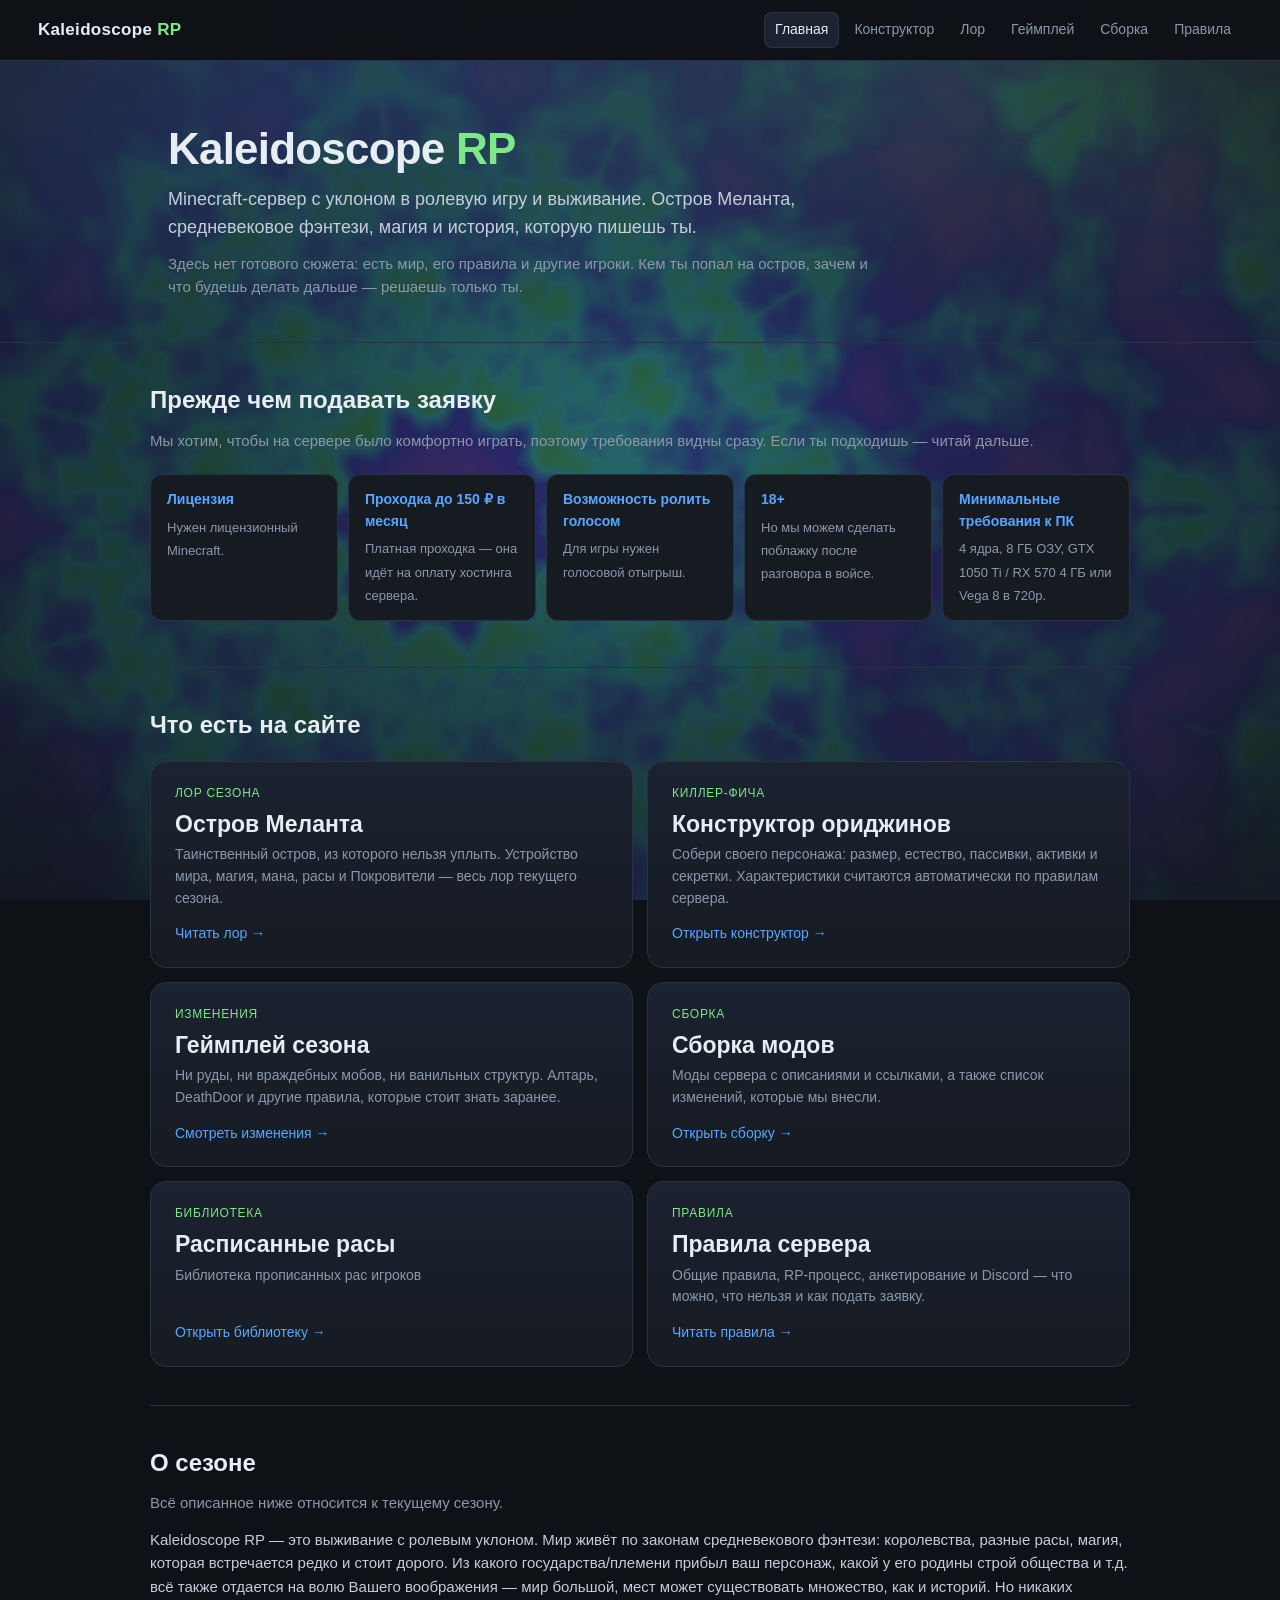
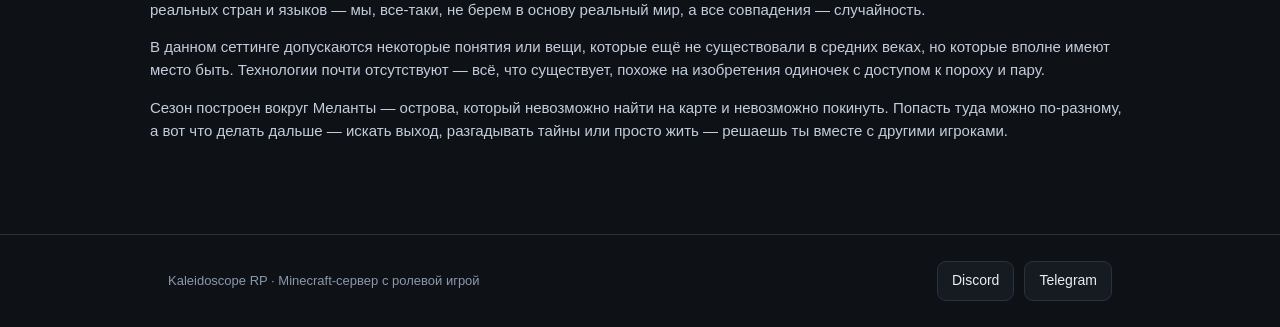
==== commit 0d2f80e8: "Add files via upload" ====
--- a/index.html
+++ b/index.html
@@ -88,7 +88,7 @@
       <a class="big-btn" href="races.html">
         <div class="tag">Библиотека</div>
         <h3>Расписанные расы</h3>
-        <p>Полные описания всех рас мира: выбери расу слева — и читай её историю, особенности и уклад.</p>
+        <p>Библиотека прописанных рас игроков</p>
         <span class="go">Открыть библиотеку →</span>
       </a>
       <a class="big-btn" href="rules.html">
--- a/site.css
+++ b/site.css
@@ -135,3 +135,7 @@
 .race-pane ul li{margin-bottom:6px}
 
 .race-pane .race-sub{font-size:26px;margin:34px 0 14px;padding-top:18px;border-top:1px solid var(--line);letter-spacing:-.3px}
+
+.race-note{color:var(--mut);margin:0 0 4px;max-width:820px}
+.race-note a{color:var(--acc2);text-decoration:none}
+.race-note a:hover{text-decoration:underline}
